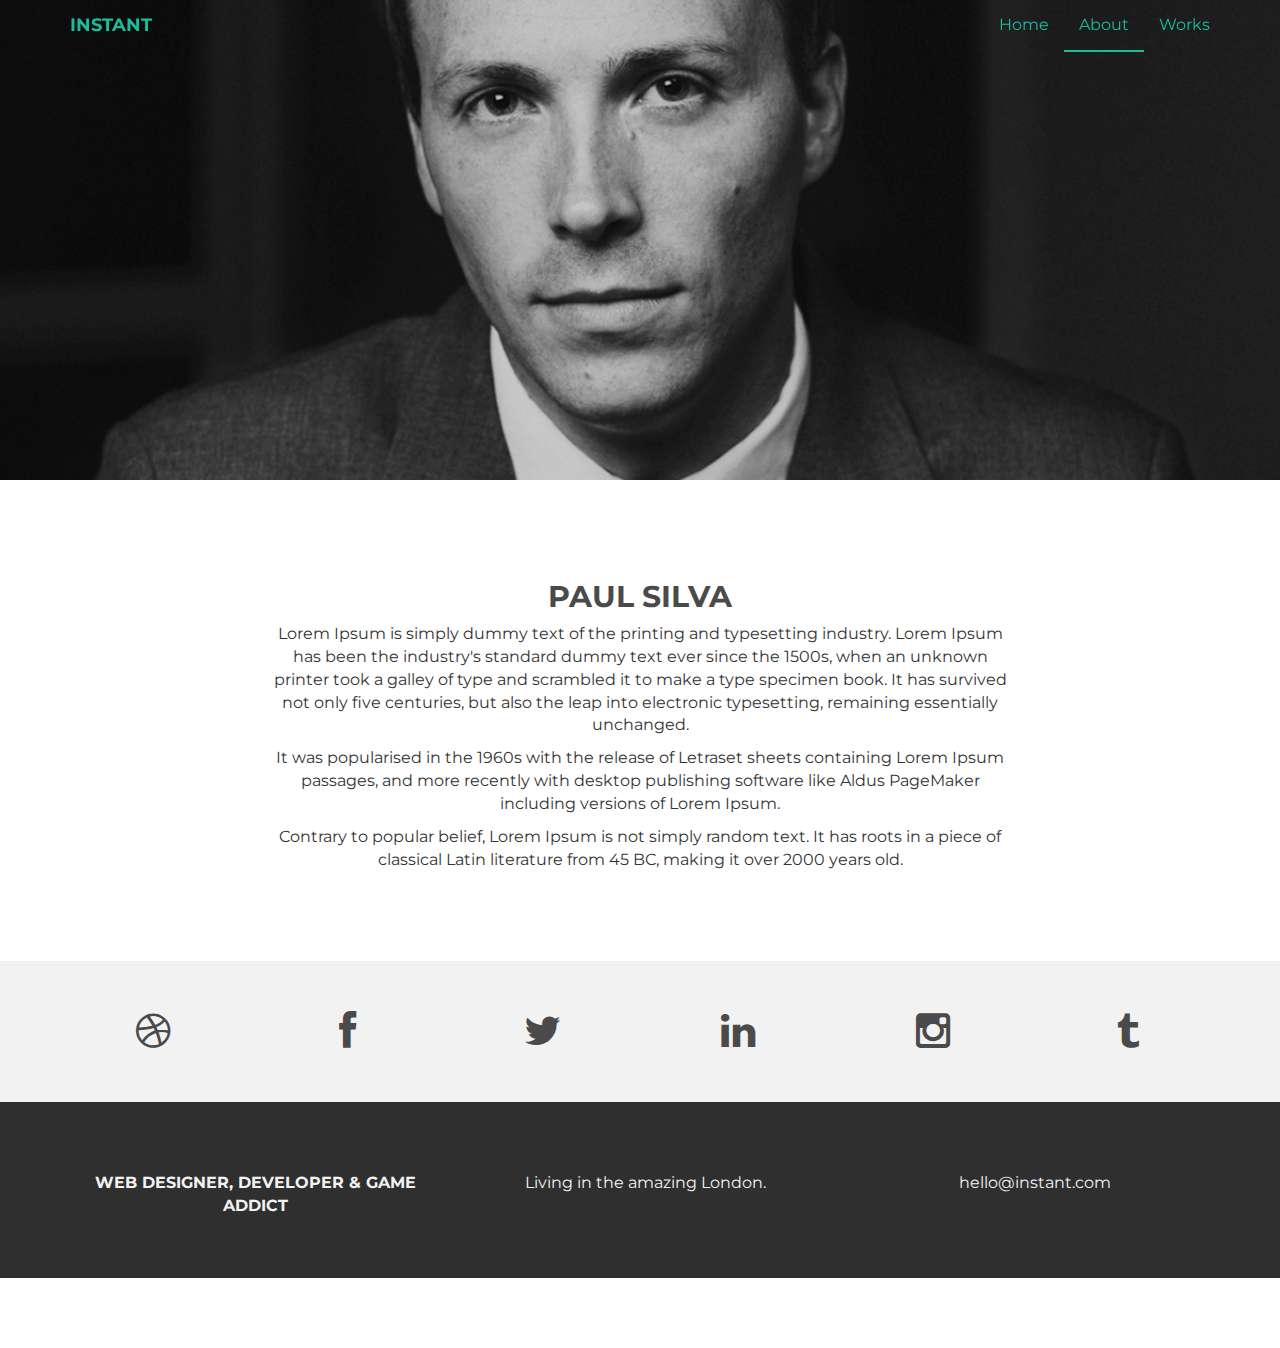
==== about.html @ ec77fdce "Initial commit for portfolio_site." ====
<!DOCTYPE html>
<html lang="en">
  <head>
    <meta charset="utf-8">
    <meta http-equiv="X-UA-Compatible" content="IE=edge">
    <meta name="viewport" content="width=device-width, initial-scale=1">
    <meta name="description" content="">
    <meta name="author" content="">
    <link rel="shortcut icon" href="assets/ico/favicon.ico">

    <title>INSTANT - Bootstrap Theme</title>

    <!-- Bootstrap core CSS -->
    <link href="assets/css/bootstrap.css" rel="stylesheet">

    <!-- Custom styles for this template -->
    <link href="assets/css/style.css" rel="stylesheet">
    <link href="assets/css/font-awesome.min.css" rel="stylesheet">

    <!-- Just for debugging purposes. Don't actually copy this line! -->
    <!--[if lt IE 9]><script src="../../assets/js/ie8-responsive-file-warning.js"></script><![endif]-->

    <!-- HTML5 shim and Respond.js IE8 support of HTML5 elements and media queries -->
    <!--[if lt IE 9]>
      <script src="https://oss.maxcdn.com/libs/html5shiv/3.7.0/html5shiv.js"></script>
      <script src="https://oss.maxcdn.com/libs/respond.js/1.4.2/respond.min.js"></script>
    <![endif]-->
  </head>

  <body>

    <!-- Static navbar -->
    <div class="navbar navbar-default navbar-fixed-top" role="navigation">
      <div class="container">
        <div class="navbar-header">
          <button type="button" class="navbar-toggle" data-toggle="collapse" data-target=".navbar-collapse">
            <span class="sr-only">Toggle navigation</span>
            <span class="icon-bar"></span>
            <span class="icon-bar"></span>
            <span class="icon-bar"></span>
          </button>
          <a class="navbar-brand" href="index.html">INSTANT</a>
        </div>
        <div class="navbar-collapse collapse">
          <ul class="nav navbar-nav navbar-right">
            <li><a href="index.html">Home</a></li>
            <li class="active"><a href="about.html">About</a></li>
            <li><a href="index.html#works">Works</a></li>
          </ul>
        </div><!--/.nav-collapse -->
      </div>
    </div>


	<div id="aboutwrap">
	    <div class="container">
			<div class="row">
				<div class="col-lg-6 col-lg-offset-3">
				</div>
			</div><! --/row -->
	    </div> <!-- /container -->
	</div><! --/aboutwrap -->
	
	<div class="container">
		<div class="row centered mt mb">
			<div class="col-lg-8 col-lg-offset-2">
				<h2>PAUL SILVA</h2>
				<p>Lorem Ipsum is simply dummy text of the printing and typesetting industry. Lorem Ipsum has been the industry's standard dummy text ever since the 1500s, when an unknown printer took a galley of type and scrambled it to make a type specimen book. It has survived not only five centuries, but also the leap into electronic typesetting, remaining essentially unchanged.</p>
				<p>It was popularised in the 1960s with the release of Letraset sheets containing Lorem Ipsum passages, and more recently with desktop publishing software like Aldus PageMaker including versions of Lorem Ipsum.</p>
				<p>Contrary to popular belief, Lorem Ipsum is not simply random text. It has roots in a piece of classical Latin literature from 45 BC, making it over 2000 years old.</p>
			</div>

		</div><! --/row -->
	</div><! --/container -->
	
	<div id="social">
		<div class="container">
			<div class="row centered">
				<div class="col-lg-2">
					<a href="#"><i class="fa fa-dribbble"></i></a>
				</div>
				<div class="col-lg-2">
					<a href="#"><i class="fa fa-facebook"></i></a>
				</div>
				<div class="col-lg-2">
					<a href="#"><i class="fa fa-twitter"></i></a>
				</div>
				<div class="col-lg-2">
					<a href="#"><i class="fa fa-linkedin"></i></a>
				</div>
				<div class="col-lg-2">
					<a href="#"><i class="fa fa-instagram"></i></a>
				</div>
				<div class="col-lg-2">
					<a href="#"><i class="fa fa-tumblr"></i></a>
				</div>
			
			</div><! --/row -->
		</div><! --/container -->
	</div><! --/social -->

	<div id="footerwrap">
		<div class="container">
			<div class="row centered">
				<div class="col-lg-4">
					<p><b>WEB DESIGNER, DEVELOPER & GAME ADDICT</b></p>
				</div>
			
				<div class="col-lg-4">
					<p>Living in the amazing London.</p>
				</div>
				<div class="col-lg-4">
					<p>hello@instant.com</p>
				</div>
			
			</div>
		
		</div>
	</div><! --/footerwrap -->
	


    <!-- Bootstrap core JavaScript
    ================================================== -->
    <!-- Placed at the end of the document so the pages load faster -->
    <script src="https://ajax.googleapis.com/ajax/libs/jquery/1.11.0/jquery.min.js"></script>
    <script src="assets/js/bootstrap.min.js"></script>
  </body>
</html>
---- assets/css/style.css ----
/*
 * Author: Carlos Alvarez
 * URL: http://Alvarez.is
 *
 * Project Name: NYC Design
 * Version: 1.0
 * Date: 04-20-2014
 * URL: 
 */


/* ==========================================================================
   Base Styles, Bootstrap Modifications & Fonts Import
   ========================================================================== */

@import url(http://fonts.googleapis.com/css?family=Montserrat:400,700);


::-moz-selection {
    background: #f2c2c9;
    color: #a4003a;
    text-shadow: none;
}

::selection {
    background: #16a085;
    color: #a4003a;
    text-shadow: none;
}

/*
 * A better looking default horizontal rule
 */

 hr {
    display: block;
    height: 1px;
    border: 0;
    border-top: 1px solid #ccc;
    margin: 1em 0;
    padding: 0;
}

.centered {
	text-align: center
}

.mt {
	margin-top: 80px;
}

.mb {
	margin-bottom: 80px;
}

/* ==========================================================================
   General styles
   ========================================================================== */


body {
    font-family: 'Montserrat', sans-serif;
    font-weight: 400;
    font-size: 16px;

    -webkit-font-smoothing: antialiased;
    -webkit-overflow-scrolling: touch;
}

h1, h2, h3, h4, h5, h6 {
	font-weight: 700;
    color: #4a4a4a;
}


.navbar-brand {
	font-weight: 700;
}

.navbar-default .navbar-brand {
	color: #1abc9c;
}

.navbar-default {
	background-color: transparent;
	border-color: transparent;
}

.navbar-default .navbar-nav > .active > a, .navbar-default .navbar-nav > .active > a:hover, .navbar-default .navbar-nav > .active > a:focus {
	color: #1abc9c;
	background-color: transparent;
	border-bottom: 2px solid #1abc9c
}

.navbar-default .navbar-nav > li > a {
	color: #1abc9c;
}

/* ==========================================================================
   Wrap Sections
   ========================================================================== */

#headerwrap {
	background: url(../img/back.jpg) no-repeat center top;
	margin-top: -70px;
	padding-top: 250px;
	text-align:center;
	background-attachment: relative;
	background-position: center center;
	min-height: 650px;
	width: 100%;
	
    -webkit-background-size: 100%;
    -moz-background-size: 100%;
    -o-background-size: 100%;
    background-size: 100%;

    -webkit-background-size: cover;
    -moz-background-size: cover;
    -o-background-size: cover;
    background-size: cover;
}

#headerwrap h1 {
	color:#ffffff;
	padding-top: 10px;
	padding-bottom: 20px;
	letter-spacing: 4px;
	font-size: 80px;
	font-weight: bold;
}

#headerwrap h4 {
	font-weight: 400;
	color: #ffffff
}

#social {
	padding-top: 50px;
	padding-bottom: 50px;
	background-color: #f2f2f2;
}

#social i {
	font-size: 40px;
	color: #4a4a4a
}

#social i:hover {
	color: #1abc9c
}

#footerwrap {
	padding-top: 70px;
	padding-bottom: 50px;
	background-color: #2f2f2f;
}

#footerwrap p {
	color: #f2f2f2;
	margin-left: 10px;
}

#workwrap {	
	background: url(../img/work.jpg) no-repeat center top;
	margin-top: -70px;
	padding-top: 250px;
	text-align:center;
	background-attachment: relative;
	background-position: center center;
	min-height: 650px;
	width: 100%;
	
    -webkit-background-size: 100%;
    -moz-background-size: 100%;
    -o-background-size: 100%;
    background-size: 100%;

    -webkit-background-size: cover;
    -moz-background-size: cover;
    -o-background-size: cover;
    background-size: cover;
}

#workwrap h1 {
	color:#ffffff;
	padding-top: 10px;
	padding-bottom: 20px;
	letter-spacing: 4px;
	font-size: 80px;
	font-weight: bold;
}

#workwrap h4 {
	font-weight: 400;
	color: #ffffff
}

#aboutwrap {	
	background: url(../img/about.jpg) no-repeat center top;
	margin-top: -70px;
	padding-top: 250px;
	text-align:center;
	background-attachment: relative;
	background-position: center center;
	min-height: 550px;
	width: 100%;
	
    -webkit-background-size: 100%;
    -moz-background-size: 100%;
    -o-background-size: 100%;
    background-size: 100%;

    -webkit-background-size: cover;
    -moz-background-size: cover;
    -o-background-size: cover;
    background-size: cover;
}




/* Gallery */
.gallery {
	margin-top: 30px;
}

.gallery img:hover {
	opacity: 0.4;
}
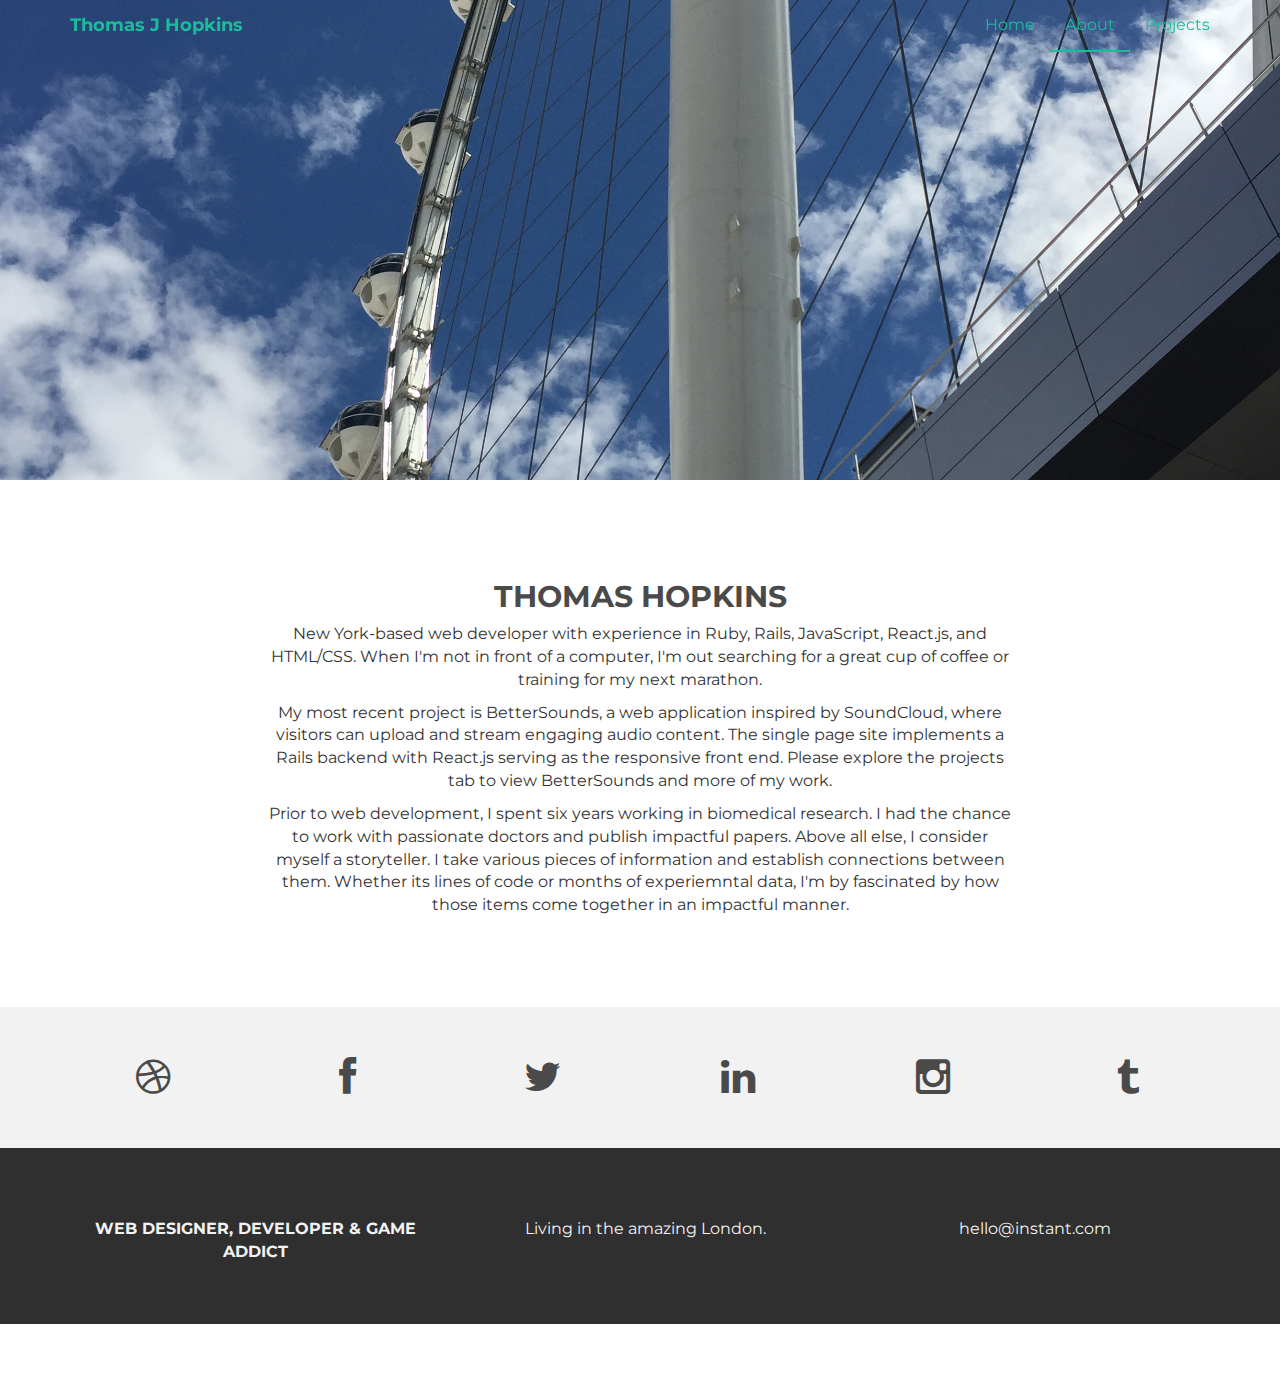
==== commit 9e554674: "Updates to the about." ====
--- a/about.html
+++ b/about.html
@@ -8,7 +8,7 @@
     <meta name="author" content="">
     <link rel="shortcut icon" href="assets/ico/favicon.ico">
 
-    <title>INSTANT - Bootstrap Theme</title>
+    <title>ABOUT - Thomas Hopkins</title>
 
     <!-- Bootstrap core CSS -->
     <link href="assets/css/bootstrap.css" rel="stylesheet">
@@ -39,13 +39,13 @@
             <span class="icon-bar"></span>
             <span class="icon-bar"></span>
           </button>
-          <a class="navbar-brand" href="index.html">INSTANT</a>
+          <a class="navbar-brand" href="index.html">Thomas J Hopkins</a>
         </div>
         <div class="navbar-collapse collapse">
           <ul class="nav navbar-nav navbar-right">
             <li><a href="index.html">Home</a></li>
             <li class="active"><a href="about.html">About</a></li>
-            <li><a href="index.html#works">Works</a></li>
+            <li><a href="index.html#works">Projects</a></li>
           </ul>
         </div><!--/.nav-collapse -->
       </div>
@@ -60,19 +60,19 @@
 			</div><! --/row -->
 	    </div> <!-- /container -->
 	</div><! --/aboutwrap -->
-	
+
 	<div class="container">
 		<div class="row centered mt mb">
 			<div class="col-lg-8 col-lg-offset-2">
-				<h2>PAUL SILVA</h2>
-				<p>Lorem Ipsum is simply dummy text of the printing and typesetting industry. Lorem Ipsum has been the industry's standard dummy text ever since the 1500s, when an unknown printer took a galley of type and scrambled it to make a type specimen book. It has survived not only five centuries, but also the leap into electronic typesetting, remaining essentially unchanged.</p>
-				<p>It was popularised in the 1960s with the release of Letraset sheets containing Lorem Ipsum passages, and more recently with desktop publishing software like Aldus PageMaker including versions of Lorem Ipsum.</p>
-				<p>Contrary to popular belief, Lorem Ipsum is not simply random text. It has roots in a piece of classical Latin literature from 45 BC, making it over 2000 years old.</p>
+				<h2>THOMAS HOPKINS</h2>
+				<p>New York-based web developer with experience in Ruby, Rails, JavaScript, React.js, and HTML/CSS.  When I'm not in front of a computer, I'm out searching for a great cup of coffee or training for my next marathon.</p>
+				<p>My most recent project is BetterSounds, a web application inspired by SoundCloud, where visitors can upload and stream engaging audio content. The single page site implements a Rails backend with React.js serving as the responsive front end. Please explore the projects tab to view BetterSounds and more of my work.</p>
+				<p>Prior to web development, I spent six years working in biomedical research.  I had the chance to work with passionate doctors and publish impactful papers. Above all else, I consider myself a storyteller. I take various pieces of information and establish connections between them.  Whether its lines of code or months of experiemntal data, I'm by fascinated by how those items come together in an impactful manner.  </p>
 			</div>
 
 		</div><! --/row -->
 	</div><! --/container -->
-	
+
 	<div id="social">
 		<div class="container">
 			<div class="row centered">
@@ -94,7 +94,7 @@
 				<div class="col-lg-2">
 					<a href="#"><i class="fa fa-tumblr"></i></a>
 				</div>
-			
+
 			</div><! --/row -->
 		</div><! --/container -->
 	</div><! --/social -->
@@ -105,19 +105,19 @@
 				<div class="col-lg-4">
 					<p><b>WEB DESIGNER, DEVELOPER & GAME ADDICT</b></p>
 				</div>
-			
+
 				<div class="col-lg-4">
 					<p>Living in the amazing London.</p>
 				</div>
 				<div class="col-lg-4">
 					<p>hello@instant.com</p>
 				</div>
-			
+
 			</div>
-		
+
 		</div>
 	</div><! --/footerwrap -->
-	
+
 
 
     <!-- Bootstrap core JavaScript
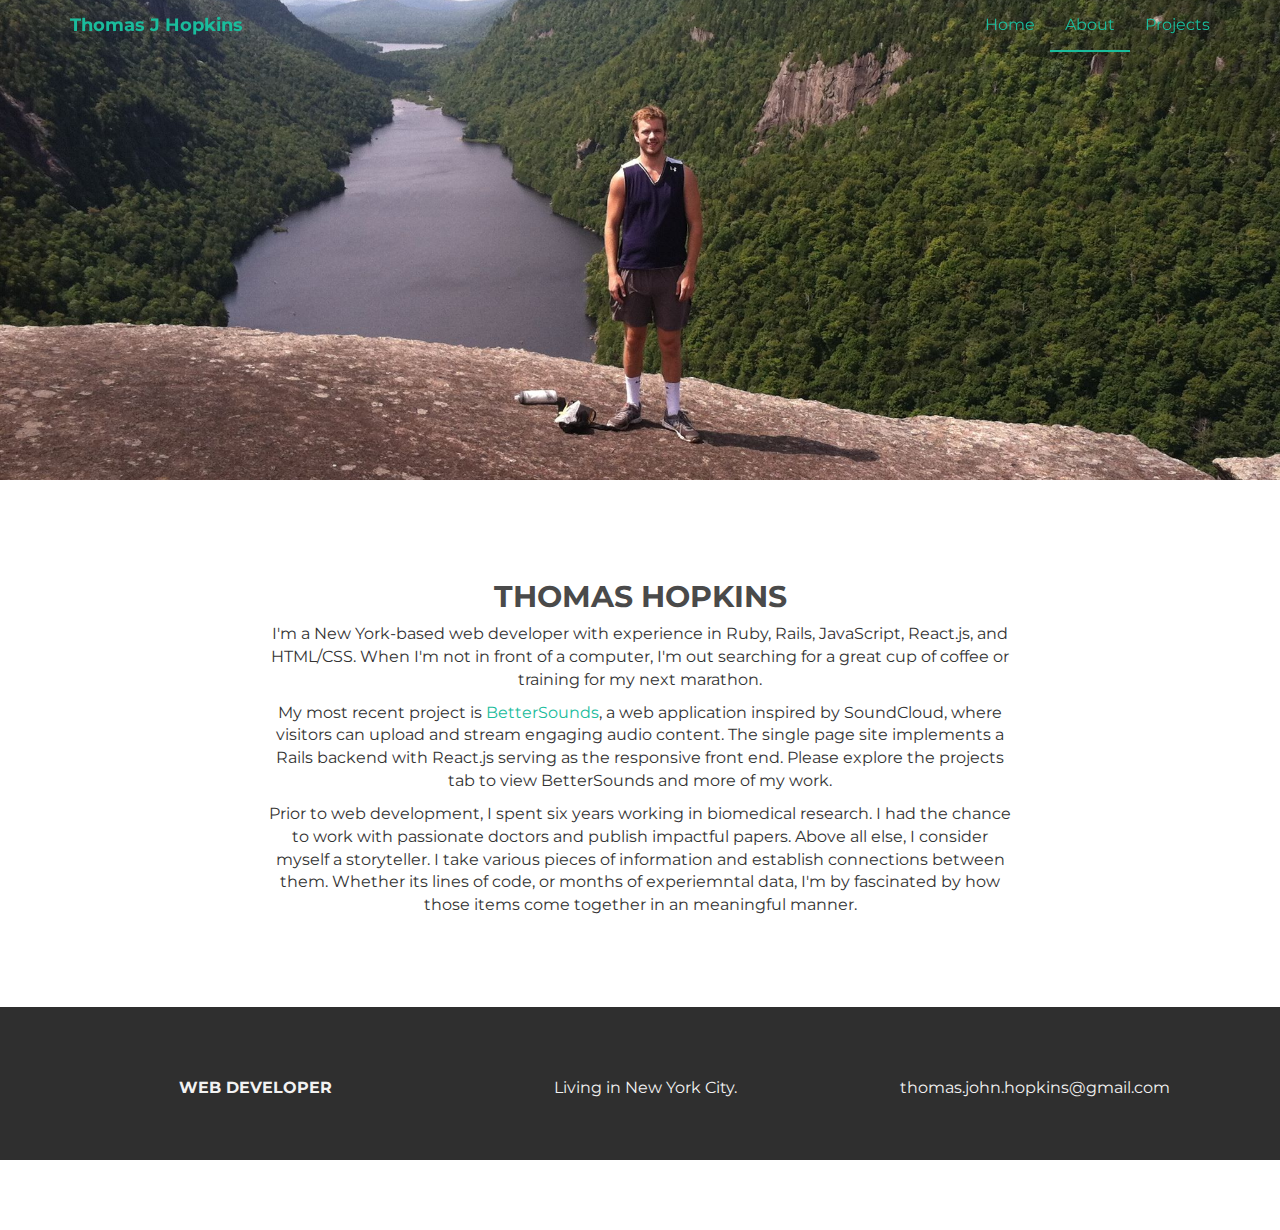
==== commit 7922fea7: "Add skill icons to portfolio site." ====
--- a/about.html
+++ b/about.html
@@ -65,15 +65,15 @@
 		<div class="row centered mt mb">
 			<div class="col-lg-8 col-lg-offset-2">
 				<h2>THOMAS HOPKINS</h2>
-				<p>New York-based web developer with experience in Ruby, Rails, JavaScript, React.js, and HTML/CSS.  When I'm not in front of a computer, I'm out searching for a great cup of coffee or training for my next marathon.</p>
-				<p>My most recent project is BetterSounds, a web application inspired by SoundCloud, where visitors can upload and stream engaging audio content. The single page site implements a Rails backend with React.js serving as the responsive front end. Please explore the projects tab to view BetterSounds and more of my work.</p>
-				<p>Prior to web development, I spent six years working in biomedical research.  I had the chance to work with passionate doctors and publish impactful papers. Above all else, I consider myself a storyteller. I take various pieces of information and establish connections between them.  Whether its lines of code or months of experiemntal data, I'm by fascinated by how those items come together in an impactful manner.  </p>
+				<p>I'm a New York-based web developer with experience in Ruby, Rails, JavaScript, React.js, and HTML/CSS.  When I'm not in front of a computer, I'm out searching for a great cup of coffee or training for my next marathon.</p>
+				<p>My most recent project is <a href="http://www.better-sounds.com" style="color: #1abc9c;">BetterSounds</a>, a web application inspired by SoundCloud, where visitors can upload and stream engaging audio content. The single page site implements a Rails backend with React.js serving as the responsive front end. Please explore the projects tab to view BetterSounds and more of my work.</p>
+				<p>Prior to web development, I spent six years working in biomedical research.  I had the chance to work with passionate doctors and publish impactful papers. Above all else, I consider myself a storyteller. I take various pieces of information and establish connections between them.  Whether its lines of code, or months of experiemntal data, I'm by fascinated by how those items come together in an meaningful manner.  </p>
 			</div>
 
 		</div><! --/row -->
 	</div><! --/container -->
 
-	<div id="social">
+	<!-- <div id="social">
 		<div class="container">
 			<div class="row centered">
 				<div class="col-lg-2">
@@ -93,7 +93,7 @@
 				</div>
 				<div class="col-lg-2">
 					<a href="#"><i class="fa fa-tumblr"></i></a>
-				</div>
+				</div> -->
 
 			</div><! --/row -->
 		</div><! --/container -->
@@ -103,14 +103,14 @@
 		<div class="container">
 			<div class="row centered">
 				<div class="col-lg-4">
-					<p><b>WEB DESIGNER, DEVELOPER & GAME ADDICT</b></p>
+					<p><b>WEB DEVELOPER</b></p>
 				</div>
 
 				<div class="col-lg-4">
-					<p>Living in the amazing London.</p>
+					<p>Living in New York City.</p>
 				</div>
 				<div class="col-lg-4">
-					<p>hello@instant.com</p>
+					<p>thomas.john.hopkins@gmail.com</p>
 				</div>
 
 			</div>
--- a/assets/css/style.css
+++ b/assets/css/style.css
@@ -5,7 +5,7 @@
  * Project Name: NYC Design
  * Version: 1.0
  * Date: 04-20-2014
- * URL: 
+ * URL:
  */
 
 
@@ -109,7 +109,7 @@
 	background-position: center center;
 	min-height: 650px;
 	width: 100%;
-	
+
     -webkit-background-size: 100%;
     -moz-background-size: 100%;
     -o-background-size: 100%;
@@ -141,6 +141,13 @@
 	background-color: #f2f2f2;
 }
 
+#skills {
+	padding-top: 50px;
+	padding-bottom: 50px;
+	background-color: #fff;
+}
+
+
 #social i {
 	font-size: 40px;
 	color: #4a4a4a
@@ -148,6 +155,32 @@
 
 #social i:hover {
 	color: #1abc9c
+}
+
+#skills i {
+	font-size: 80px;
+	color: #4a4a4a
+}
+
+/*#skills i:hover {
+	color: #1abc9c
+}*/
+
+div.devicon {
+  margin-top: 45px;
+}
+
+div.col-lg-2:first-child {
+    margin-left: 25%;
+}
+
+.fa-5x {
+  padding-top: 75px;
+  color: #4a4a4a;
+}
+
+.fa-5x:hover {
+  color: #1abc9c;
 }
 
 #footerwrap {
@@ -161,7 +194,7 @@
 	margin-left: 10px;
 }
 
-#workwrap {	
+#workwrap {
 	background: url(../img/work.jpg) no-repeat center top;
 	margin-top: -70px;
 	padding-top: 250px;
@@ -170,7 +203,7 @@
 	background-position: center center;
 	min-height: 650px;
 	width: 100%;
-	
+
     -webkit-background-size: 100%;
     -moz-background-size: 100%;
     -o-background-size: 100%;
@@ -196,7 +229,7 @@
 	color: #ffffff
 }
 
-#aboutwrap {	
+#aboutwrap {
 	background: url(../img/about.jpg) no-repeat center top;
 	margin-top: -70px;
 	padding-top: 250px;
@@ -205,7 +238,7 @@
 	background-position: center center;
 	min-height: 550px;
 	width: 100%;
-	
+
     -webkit-background-size: 100%;
     -moz-background-size: 100%;
     -o-background-size: 100%;
@@ -227,4 +260,4 @@
 
 .gallery img:hover {
 	opacity: 0.4;
-}+}
